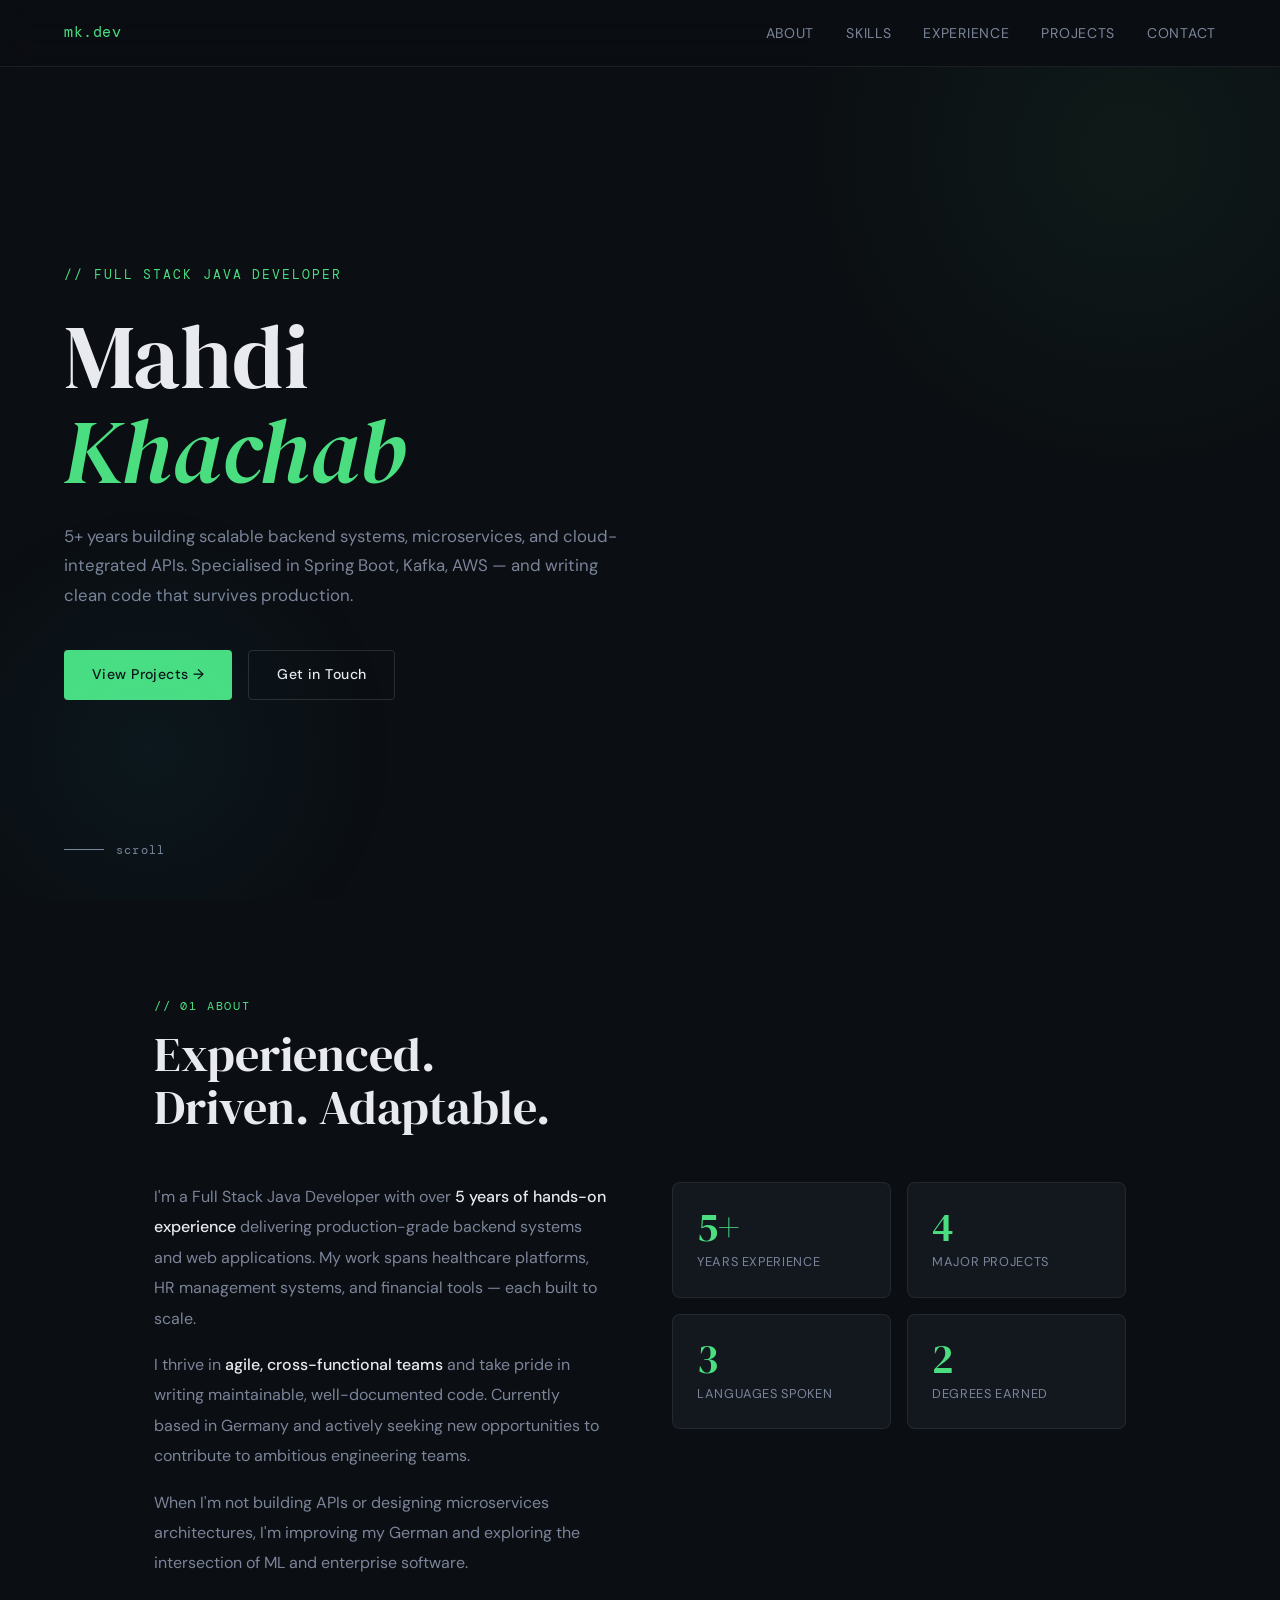
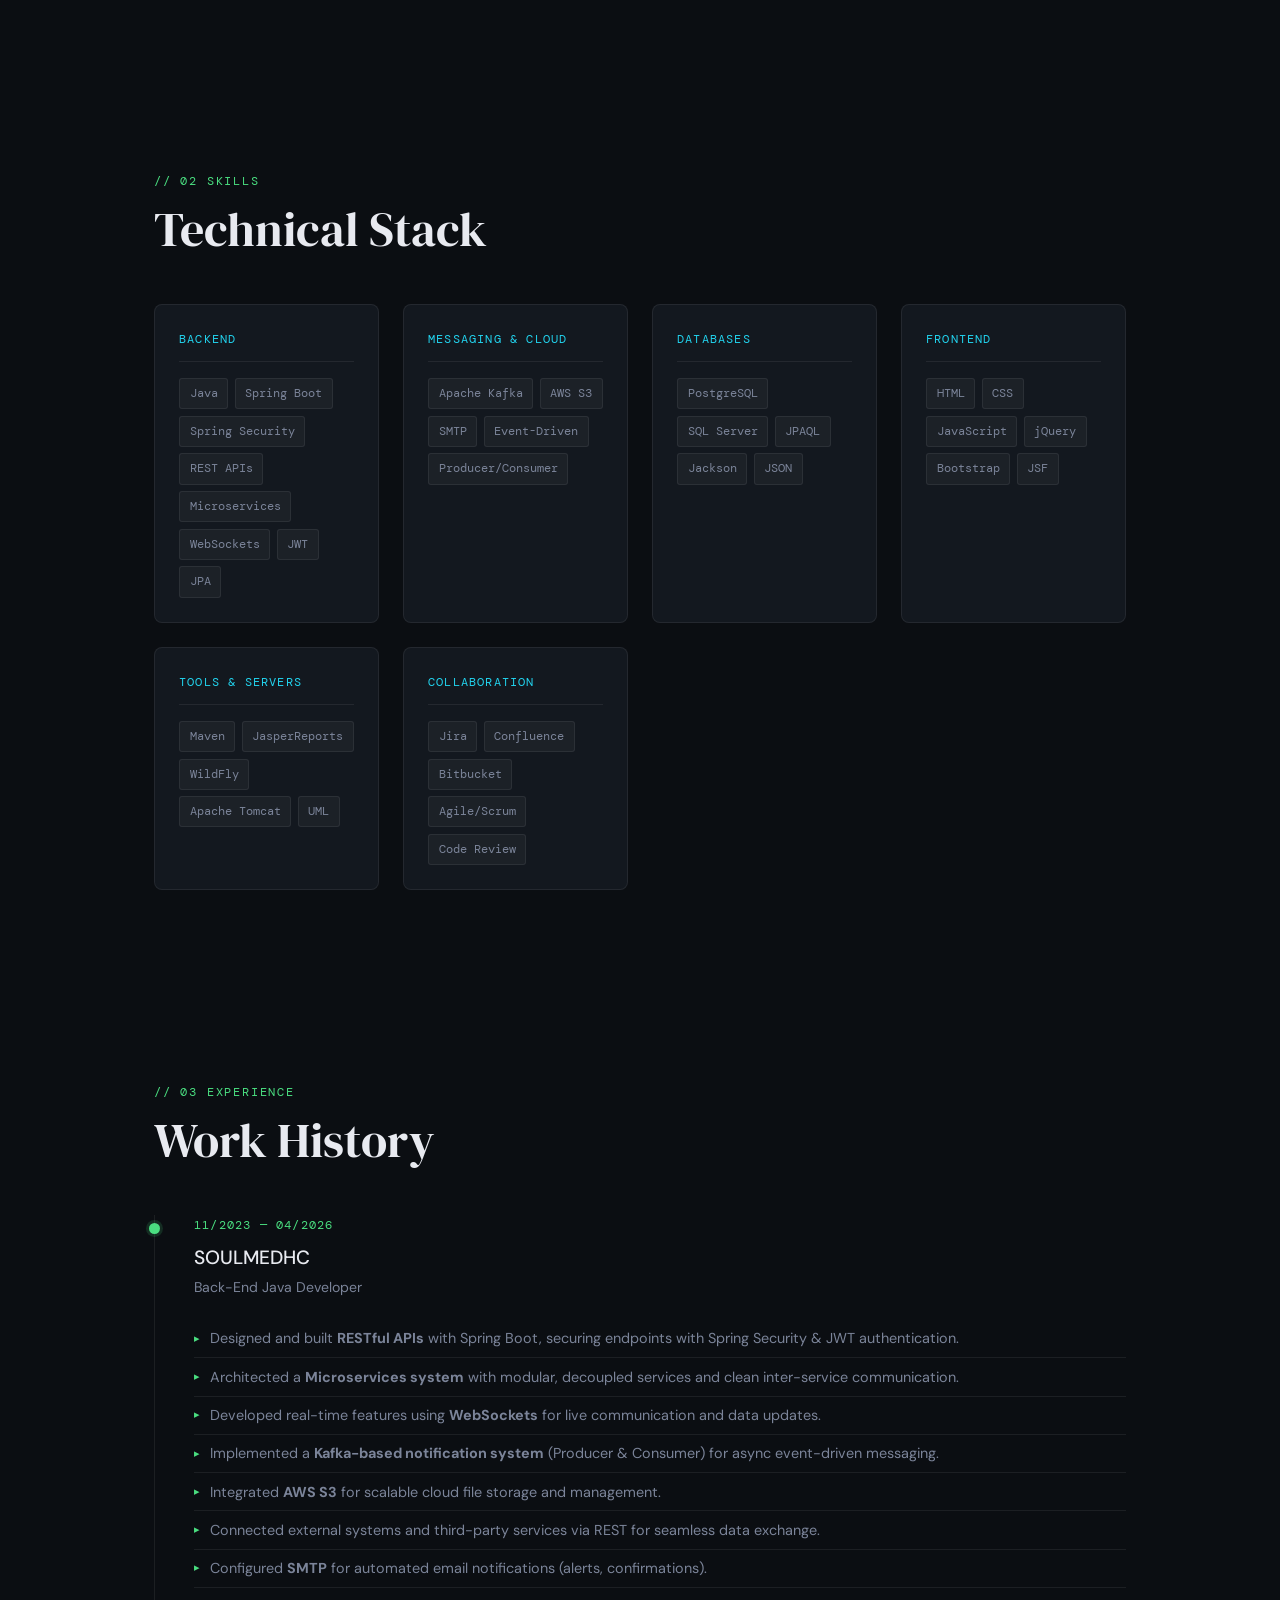
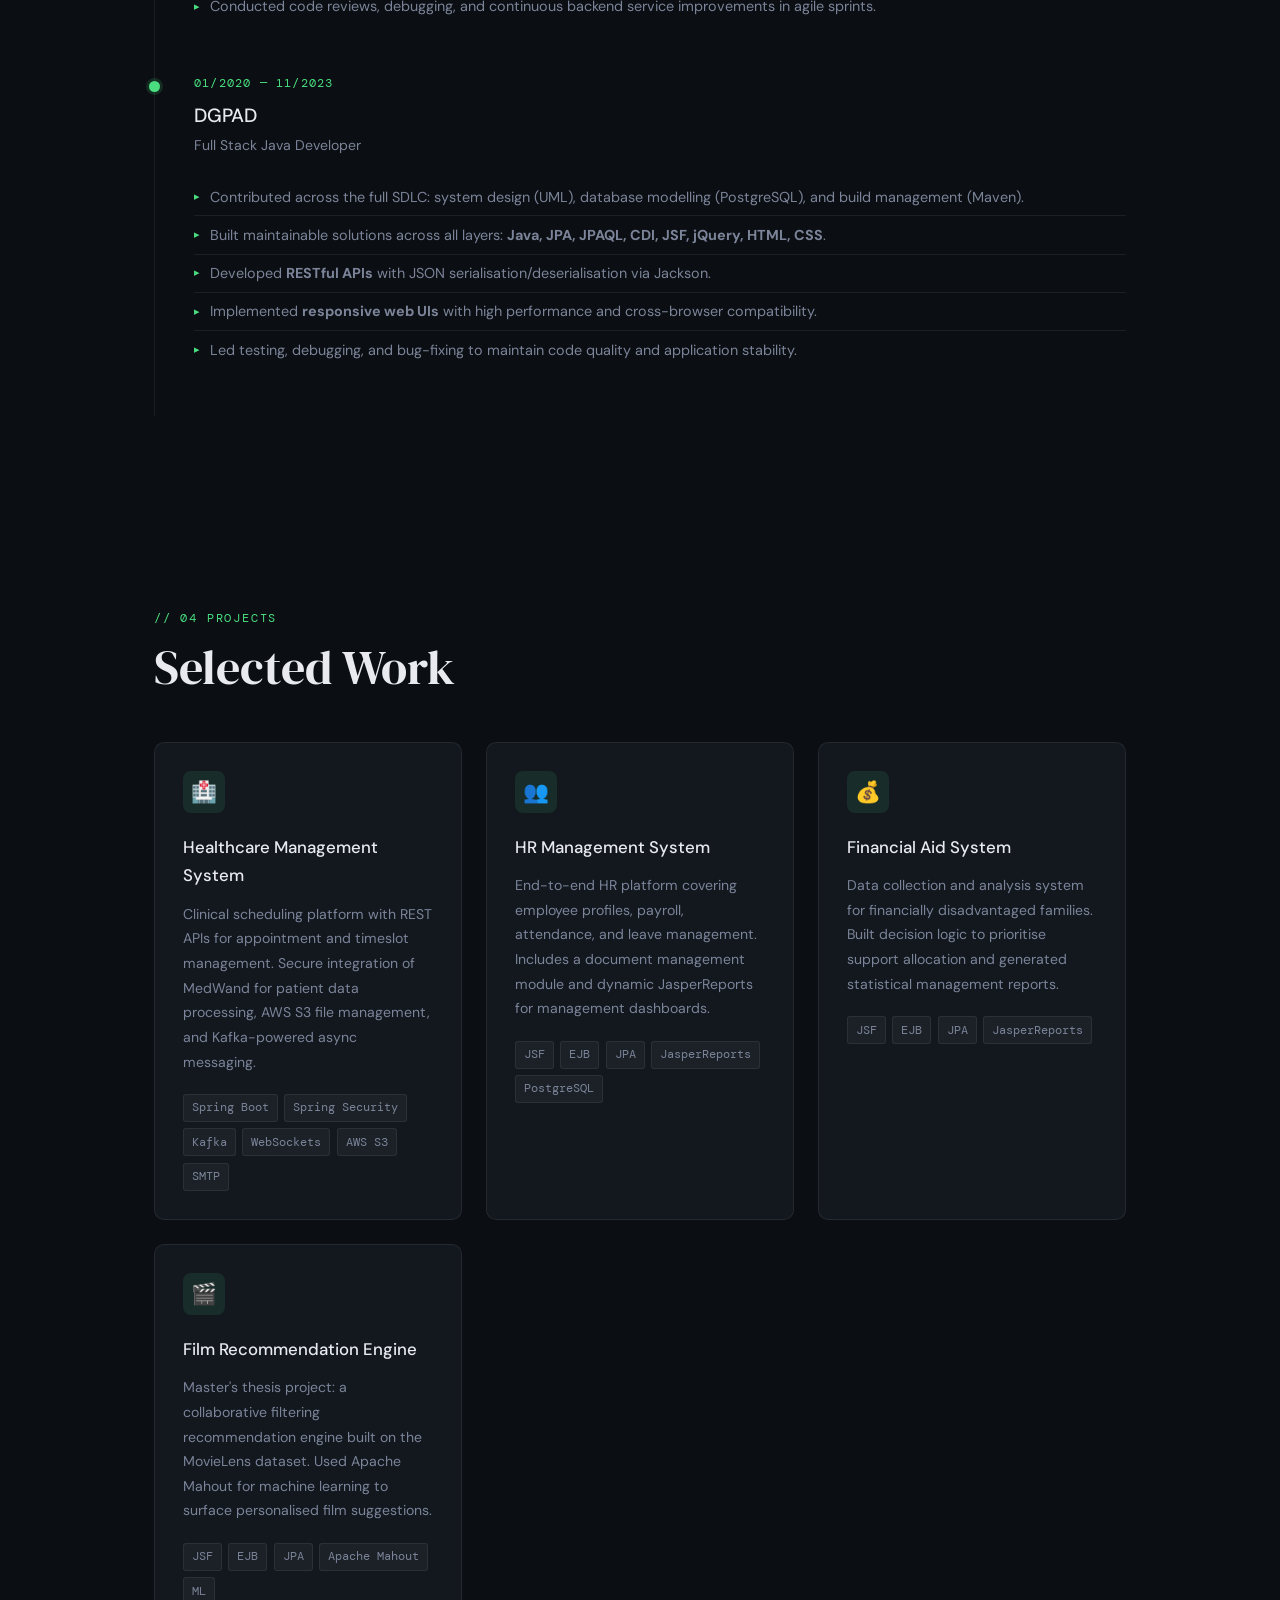
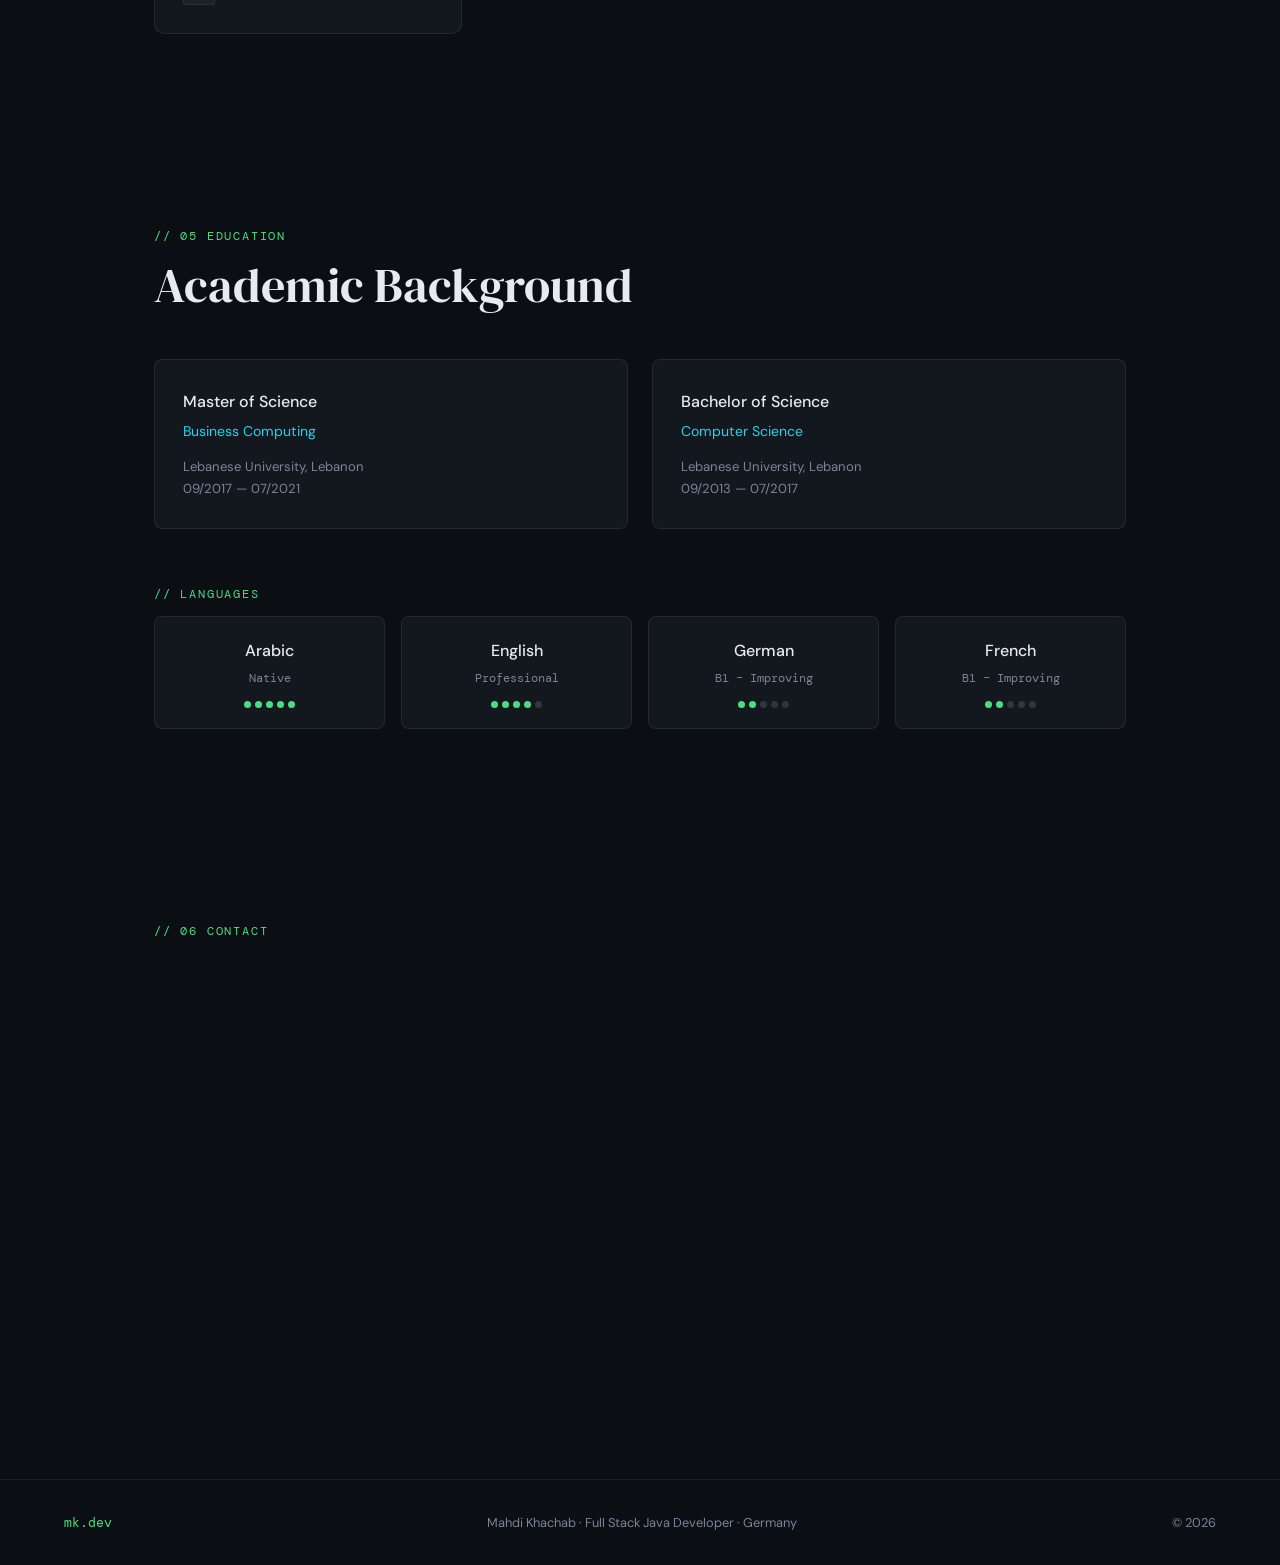
==== index.html @ 3ce73f8c "separate html css js and rename file to index" ====
<!DOCTYPE html>
<html lang="en">
<head>
<meta charset="UTF-8">
<meta name="viewport" content="width=device-width, initial-scale=1.0">
<title>Mahdi Khachab – Full Stack Java Developer</title>
<link href="https://fonts.googleapis.com/css2?family=DM+Serif+Display:ital@0;1&family=DM+Mono:wght@400;500&family=DM+Sans:ital,opsz,wght@0,9..40,300;0,9..40,400;0,9..40,500;1,9..40,300&display=swap" rel="stylesheet">
<link rel="stylesheet" href="style.css">
</head>
<body>

<!-- NAV -->
<nav>
  <div class="nav-logo">mk.dev</div>
  <ul class="nav-links">
    <li><a href="#about">About</a></li>
    <li><a href="#skills">Skills</a></li>
    <li><a href="#experience">Experience</a></li>
    <li><a href="#projects">Projects</a></li>
    <li><a href="#contact">Contact</a></li>
  </ul>
</nav>

<!-- HERO -->
<header class="hero">
  <p class="hero-label">// Full Stack Java Developer</p>
  <h1>Mahdi<br><em>Khachab</em></h1>
  <p class="hero-desc">
    5+ years building scalable backend systems, microservices, and cloud-integrated APIs. 
    Specialised in Spring Boot, Kafka, AWS — and writing clean code that survives production.
  </p>
  <div class="hero-actions">
    <a href="#projects" class="btn btn-primary">View Projects →</a>
    <a href="#contact" class="btn btn-outline">Get in Touch</a>
  </div>
  <div class="hero-scroll">
    <span class="scroll-line"></span>
    <span>scroll</span>
  </div>
</header>

<!-- ABOUT -->
<section id="about">
  <p class="section-label fade-in">// 01 about</p>
  <h2 class="section-title fade-in">Experienced.<br>Driven. Adaptable.</h2>
  <div class="about-grid">
    <div class="about-text fade-in">
      <p>
        I'm a Full Stack Java Developer with over <strong>5 years of hands-on experience</strong> delivering 
        production-grade backend systems and web applications. My work spans healthcare platforms, 
        HR management systems, and financial tools — each built to scale.
      </p>
      <p>
        I thrive in <strong>agile, cross-functional teams</strong> and take pride in writing maintainable, 
        well-documented code. Currently based in Germany and actively seeking new opportunities 
        to contribute to ambitious engineering teams.
      </p>
      <p>
        When I'm not building APIs or designing microservices architectures, 
        I'm improving my German and exploring the intersection of ML and enterprise software.
      </p>
    </div>
    <div class="stats-grid fade-in">
      <div class="stat-card">
        <div class="stat-number">5+</div>
        <div class="stat-label">Years Experience</div>
      </div>
      <div class="stat-card">
        <div class="stat-number">4</div>
        <div class="stat-label">Major Projects</div>
      </div>
      <div class="stat-card">
        <div class="stat-number">3</div>
        <div class="stat-label">Languages Spoken</div>
      </div>
      <div class="stat-card">
        <div class="stat-number">2</div>
        <div class="stat-label">Degrees Earned</div>
      </div>
    </div>
  </div>
</section>

<!-- SKILLS -->
<section id="skills">
  <p class="section-label fade-in">// 02 skills</p>
  <h2 class="section-title fade-in">Technical Stack</h2>
  <div class="skills-categories fade-in">
    <div class="skill-category">
      <div class="skill-cat-title">Backend</div>
      <div class="skill-tags">
        <span class="skill-tag">Java</span>
        <span class="skill-tag">Spring Boot</span>
        <span class="skill-tag">Spring Security</span>
        <span class="skill-tag">REST APIs</span>
        <span class="skill-tag">Microservices</span>
        <span class="skill-tag">WebSockets</span>
        <span class="skill-tag">JWT</span>
        <span class="skill-tag">JPA</span>
      </div>
    </div>
    <div class="skill-category">
      <div class="skill-cat-title">Messaging & Cloud</div>
      <div class="skill-tags">
        <span class="skill-tag">Apache Kafka</span>
        <span class="skill-tag">AWS S3</span>
        <span class="skill-tag">SMTP</span>
        <span class="skill-tag">Event-Driven</span>
        <span class="skill-tag">Producer/Consumer</span>
      </div>
    </div>
    <div class="skill-category">
      <div class="skill-cat-title">Databases</div>
      <div class="skill-tags">
        <span class="skill-tag">PostgreSQL</span>
        <span class="skill-tag">SQL Server</span>
        <span class="skill-tag">JPAQL</span>
        <span class="skill-tag">Jackson</span>
        <span class="skill-tag">JSON</span>
      </div>
    </div>
    <div class="skill-category">
      <div class="skill-cat-title">Frontend</div>
      <div class="skill-tags">
        <span class="skill-tag">HTML</span>
        <span class="skill-tag">CSS</span>
        <span class="skill-tag">JavaScript</span>
        <span class="skill-tag">jQuery</span>
        <span class="skill-tag">Bootstrap</span>
        <span class="skill-tag">JSF</span>
      </div>
    </div>
    <div class="skill-category">
      <div class="skill-cat-title">Tools & Servers</div>
      <div class="skill-tags">
        <span class="skill-tag">Maven</span>
        <span class="skill-tag">JasperReports</span>
        <span class="skill-tag">WildFly</span>
        <span class="skill-tag">Apache Tomcat</span>
        <span class="skill-tag">UML</span>
      </div>
    </div>
    <div class="skill-category">
      <div class="skill-cat-title">Collaboration</div>
      <div class="skill-tags">
        <span class="skill-tag">Jira</span>
        <span class="skill-tag">Confluence</span>
        <span class="skill-tag">Bitbucket</span>
        <span class="skill-tag">Agile/Scrum</span>
        <span class="skill-tag">Code Review</span>
      </div>
    </div>
  </div>
</section>

<!-- EXPERIENCE -->
<section id="experience">
  <p class="section-label fade-in">// 03 experience</p>
  <h2 class="section-title fade-in">Work History</h2>
  <div class="timeline fade-in">

    <div class="timeline-item">
      <div class="timeline-date">11/2023 — 04/2026</div>
      <div class="timeline-company">SOULMEDHC</div>
      <div class="timeline-role">Back-End Java Developer</div>
      <ul class="timeline-items">
        <li>Designed and built <strong>RESTful APIs</strong> with Spring Boot, securing endpoints with Spring Security &amp; JWT authentication.</li>
        <li>Architected a <strong>Microservices system</strong> with modular, decoupled services and clean inter-service communication.</li>
        <li>Developed real-time features using <strong>WebSockets</strong> for live communication and data updates.</li>
        <li>Implemented a <strong>Kafka-based notification system</strong> (Producer &amp; Consumer) for async event-driven messaging.</li>
        <li>Integrated <strong>AWS S3</strong> for scalable cloud file storage and management.</li>
        <li>Connected external systems and third-party services via REST for seamless data exchange.</li>
        <li>Configured <strong>SMTP</strong> for automated email notifications (alerts, confirmations).</li>
        <li>Conducted code reviews, debugging, and continuous backend service improvements in agile sprints.</li>
      </ul>
    </div>

    <div class="timeline-item">
      <div class="timeline-date">01/2020 — 11/2023</div>
      <div class="timeline-company">DGPAD</div>
      <div class="timeline-role">Full Stack Java Developer</div>
      <ul class="timeline-items">
        <li>Contributed across the full SDLC: system design (UML), database modelling (PostgreSQL), and build management (Maven).</li>
        <li>Built maintainable solutions across all layers: <strong>Java, JPA, JPAQL, CDI, JSF, jQuery, HTML, CSS</strong>.</li>
        <li>Developed <strong>RESTful APIs</strong> with JSON serialisation/deserialisation via Jackson.</li>
        <li>Implemented <strong>responsive web UIs</strong> with high performance and cross-browser compatibility.</li>
        <li>Led testing, debugging, and bug-fixing to maintain code quality and application stability.</li>
      </ul>
    </div>

  </div>
</section>

<!-- PROJECTS -->
<section id="projects">
  <p class="section-label fade-in">// 04 projects</p>
  <h2 class="section-title fade-in">Selected Work</h2>
  <div class="projects-grid fade-in">

    <div class="project-card">
      <div class="project-icon">🏥</div>
      <div class="project-title">Healthcare Management System</div>
      <div class="project-desc">
        Clinical scheduling platform with REST APIs for appointment and timeslot management. 
        Secure integration of MedWand for patient data processing, AWS S3 file management, 
        and Kafka-powered async messaging.
      </div>
      <div class="project-stack">
        <span class="stack-tag">Spring Boot</span>
        <span class="stack-tag">Spring Security</span>
        <span class="stack-tag">Kafka</span>
        <span class="stack-tag">WebSockets</span>
        <span class="stack-tag">AWS S3</span>
        <span class="stack-tag">SMTP</span>
      </div>
    </div>

    <div class="project-card">
      <div class="project-icon">👥</div>
      <div class="project-title">HR Management System</div>
      <div class="project-desc">
        End-to-end HR platform covering employee profiles, payroll, attendance, and leave management. 
        Includes a document management module and dynamic JasperReports for management dashboards.
      </div>
      <div class="project-stack">
        <span class="stack-tag">JSF</span>
        <span class="stack-tag">EJB</span>
        <span class="stack-tag">JPA</span>
        <span class="stack-tag">JasperReports</span>
        <span class="stack-tag">PostgreSQL</span>
      </div>
    </div>

    <div class="project-card">
      <div class="project-icon">💰</div>
      <div class="project-title">Financial Aid System</div>
      <div class="project-desc">
        Data collection and analysis system for financially disadvantaged families. 
        Built decision logic to prioritise support allocation and generated 
        statistical management reports.
      </div>
      <div class="project-stack">
        <span class="stack-tag">JSF</span>
        <span class="stack-tag">EJB</span>
        <span class="stack-tag">JPA</span>
        <span class="stack-tag">JasperReports</span>
      </div>
    </div>

    <div class="project-card">
      <div class="project-icon">🎬</div>
      <div class="project-title">Film Recommendation Engine</div>
      <div class="project-desc">
        Master's thesis project: a collaborative filtering recommendation engine 
        built on the MovieLens dataset. Used Apache Mahout for machine learning 
        to surface personalised film suggestions.
      </div>
      <div class="project-stack">
        <span class="stack-tag">JSF</span>
        <span class="stack-tag">EJB</span>
        <span class="stack-tag">JPA</span>
        <span class="stack-tag">Apache Mahout</span>
        <span class="stack-tag">ML</span>
      </div>
    </div>

  </div>
</section>

<!-- EDUCATION -->
<section id="education">
  <p class="section-label fade-in">// 05 education</p>
  <h2 class="section-title fade-in">Academic Background</h2>
  <div class="edu-grid fade-in">
    <div class="edu-card">
      <div class="edu-degree">Master of Science</div>
      <div class="edu-field">Business Computing</div>
      <div class="edu-meta">Lebanese University, Lebanon<br>09/2017 — 07/2021</div>
    </div>
    <div class="edu-card">
      <div class="edu-degree">Bachelor of Science</div>
      <div class="edu-field">Computer Science</div>
      <div class="edu-meta">Lebanese University, Lebanon<br>09/2013 — 07/2017</div>
    </div>
  </div>

  <br><br>
  <p class="section-label fade-in">// Languages</p>
  <div class="lang-grid fade-in">
    <div class="lang-card">
      <div class="lang-name">Arabic</div>
      <div class="lang-level">Native</div>
      <div class="lang-dots">
        <div class="dot filled"></div><div class="dot filled"></div>
        <div class="dot filled"></div><div class="dot filled"></div><div class="dot filled"></div>
      </div>
    </div>
    <div class="lang-card">
      <div class="lang-name">English</div>
      <div class="lang-level">Professional</div>
      <div class="lang-dots">
        <div class="dot filled"></div><div class="dot filled"></div>
        <div class="dot filled"></div><div class="dot filled"></div><div class="dot"></div>
      </div>
    </div>
    <div class="lang-card">
      <div class="lang-name">German</div>
      <div class="lang-level">B1 – Improving</div>
      <div class="lang-dots">
        <div class="dot filled"></div><div class="dot filled"></div>
        <div class="dot"></div><div class="dot"></div><div class="dot"></div>
      </div>
    </div>
    <div class="lang-card">
      <div class="lang-name">French</div>
      <div class="lang-level">B1 – Improving</div>
      <div class="lang-dots">
        <div class="dot filled"></div><div class="dot filled"></div>
        <div class="dot"></div><div class="dot"></div><div class="dot"></div>
      </div>
    </div>
  </div>
</section>

<!-- CONTACT -->
<section id="contact">
  <p class="section-label fade-in">// 06 contact</p>
  <div class="contact-wrapper fade-in">
    <div>
      <div class="contact-lead">Let's work<br>together.</div>
      <p class="contact-sub">
        I'm actively looking for new opportunities in Germany and remote. 
        Whether you have a role in mind or just want to connect — 
        my inbox is always open.
      </p>
    </div>
    <div class="contact-links">
      <a href="mailto:mahdikhachab95@gmail.com" class="contact-link">
        <div class="contact-icon">✉</div>
        <div>
          <div style="font-size:0.78rem;color:var(--muted);font-family:var(--mono);margin-bottom:2px;">EMAIL</div>
         mahdikhachab95@gmail.com
        </div>
      </a>
     <a href="https://www.linkedin.com/in/mahdi-khachab-5084b5143/" target="_blank" class="contact-link">
		<div class="contact-icon">in</div>
		<div>
			<div style="font-size:0.78rem;color:var(--muted);font-family:var(--mono);margin-bottom:2px;">
      LINKEDIN
			</div>
		Mahdi Khachab
		</div>
	</a>
      <a href="https://github.com/MahdiKhachab" target="_blank" class="contact-link">
        <div class="contact-icon">⌥</div>
        <div>
          <div style="font-size:0.78rem;color:var(--muted);font-family:var(--mono);margin-bottom:2px;">GITHUB</div>
          github.com/MahdiKhachab
        </div>
      </a>
      <a href="#" class="contact-link" onclick="window.print()">
        <div class="contact-icon">↓</div>
        <div>
          <div style="font-size:0.78rem;color:var(--muted);font-family:var(--mono);margin-bottom:2px;">RESUME</div>
          Download CV / Print
        </div>
      </a>
    </div>
  </div>
</section>

<footer>
  <span class="footer-brand">mk.dev</span>
  <span>Mahdi Khachab · Full Stack Java Developer · Germany</span>
  <span>© 2026</span>
</footer>


<script src="script.js"></script>

</body>
</html>
---- style.css ----
*, *::before, *::after { box-sizing: border-box; margin: 0; padding: 0; }

  :root {
    --bg: #0b0e12;
    --surface: #13181f;
    --surface2: #1a2130;
    --border: rgba(255,255,255,0.07);
    --border2: rgba(255,255,255,0.13);
    --text: #e8eaf0;
    --muted: #7b8499;
    --accent: #4ade80;
    --accent2: #22d3ee;
    --accent3: #f59e0b;
    --serif: 'DM Serif Display', serif;
    --sans: 'DM Sans', sans-serif;
    --mono: 'DM Mono', monospace;
  }

  html { scroll-behavior: smooth; }

  body {
    background: var(--bg);
    color: var(--text);
    font-family: var(--sans);
    font-size: 16px;
    line-height: 1.7;
    overflow-x: hidden;
  }

  /* NAV */
  nav {
    position: fixed; top: 0; left: 0; right: 0; z-index: 100;
    display: flex; justify-content: space-between; align-items: center;
    padding: 1.2rem 4rem;
    background: rgba(11,14,18,0.85);
    backdrop-filter: blur(16px);
    border-bottom: 1px solid var(--border);
  }
  .nav-logo {
    font-family: var(--mono);
    font-size: 0.95rem;
    color: var(--accent);
    letter-spacing: 0.04em;
  }
  .nav-links { display: flex; gap: 2rem; list-style: none; }
  .nav-links a {
    text-decoration: none;
    color: var(--muted);
    font-size: 0.88rem;
    letter-spacing: 0.05em;
    text-transform: uppercase;
    transition: color 0.2s;
  }
  .nav-links a:hover { color: var(--text); }

  /* HERO */
  .hero {
    min-height: 100vh;
    display: flex; flex-direction: column; justify-content: center;
    padding: 8rem 4rem 4rem;
    position: relative;
    overflow: hidden;
  }
  .hero::before {
    content: '';
    position: absolute; top: -200px; right: -200px;
    width: 700px; height: 700px;
    background: radial-gradient(circle, rgba(74,222,128,0.06) 0%, transparent 70%);
    pointer-events: none;
  }
  .hero::after {
    content: '';
    position: absolute; bottom: -100px; left: -100px;
    width: 500px; height: 500px;
    background: radial-gradient(circle, rgba(34,211,238,0.05) 0%, transparent 70%);
    pointer-events: none;
  }
  .hero-label {
    font-family: var(--mono);
    font-size: 0.8rem;
    color: var(--accent);
    letter-spacing: 0.15em;
    text-transform: uppercase;
    margin-bottom: 1.5rem;
    opacity: 0;
    animation: fadeUp 0.6s ease 0.2s forwards;
  }
  .hero h1 {
    font-family: var(--serif);
    font-size: clamp(3rem, 7vw, 6rem);
    line-height: 1.05;
    font-weight: 400;
    color: var(--text);
    margin-bottom: 1.5rem;
    opacity: 0;
    animation: fadeUp 0.6s ease 0.35s forwards;
  }
  .hero h1 em {
    font-style: italic;
    color: var(--accent);
  }
  .hero-desc {
    max-width: 560px;
    color: var(--muted);
    font-size: 1.05rem;
    line-height: 1.75;
    margin-bottom: 2.5rem;
    opacity: 0;
    animation: fadeUp 0.6s ease 0.5s forwards;
  }
  .hero-actions {
    display: flex; gap: 1rem; flex-wrap: wrap;
    opacity: 0;
    animation: fadeUp 0.6s ease 0.65s forwards;
  }
  .btn {
    display: inline-flex; align-items: center; gap: 0.5rem;
    padding: 0.75rem 1.75rem;
    border-radius: 4px;
    font-size: 0.88rem;
    font-family: var(--sans);
    font-weight: 500;
    letter-spacing: 0.03em;
    text-decoration: none;
    transition: all 0.2s;
    cursor: pointer;
    border: none;
  }
  .btn-primary {
    background: var(--accent);
    color: #0b0e12;
  }
  .btn-primary:hover { background: #86efac; transform: translateY(-1px); }
  .btn-outline {
    background: transparent;
    color: var(--text);
    border: 1px solid var(--border2);
  }
  .btn-outline:hover { border-color: var(--accent); color: var(--accent); transform: translateY(-1px); }

  .hero-scroll {
    position: absolute; bottom: 2.5rem; left: 4rem;
    display: flex; align-items: center; gap: 0.75rem;
    font-family: var(--mono); font-size: 0.75rem;
    color: var(--muted); letter-spacing: 0.1em;
    opacity: 0; animation: fadeUp 0.6s ease 1s forwards;
  }
  .scroll-line {
    width: 40px; height: 1px;
    background: var(--muted);
    animation: expandLine 1.5s ease 1.5s infinite alternate;
  }
  @keyframes expandLine { from { width: 20px; } to { width: 55px; } }

  /* SECTIONS */
  section { padding: 6rem 4rem; max-width: 1100px; margin: 0 auto; }

  .section-label {
    font-family: var(--mono);
    font-size: 0.75rem;
    color: var(--accent);
    letter-spacing: 0.15em;
    text-transform: uppercase;
    margin-bottom: 0.75rem;
  }
  .section-title {
    font-family: var(--serif);
    font-size: clamp(2rem, 4vw, 3rem);
    font-weight: 400;
    line-height: 1.1;
    margin-bottom: 3rem;
  }

  /* ABOUT / STATS */
  .about-grid {
    display: grid;
    grid-template-columns: 1fr 1fr;
    gap: 4rem;
    align-items: start;
  }
  .about-text { color: var(--muted); line-height: 1.9; }
  .about-text p + p { margin-top: 1rem; }
  .about-text strong { color: var(--text); font-weight: 500; }

  .stats-grid {
    display: grid; grid-template-columns: 1fr 1fr; gap: 1rem;
  }
  .stat-card {
    background: var(--surface);
    border: 1px solid var(--border);
    border-radius: 8px;
    padding: 1.5rem;
    transition: border-color 0.2s;
  }
  .stat-card:hover { border-color: var(--border2); }
  .stat-number {
    font-family: var(--serif);
    font-size: 2.5rem;
    color: var(--accent);
    line-height: 1;
    margin-bottom: 0.25rem;
  }
  .stat-label {
    font-size: 0.8rem;
    color: var(--muted);
    letter-spacing: 0.05em;
    text-transform: uppercase;
  }

  /* SKILLS */
  .skills-categories {
    display: grid;
    grid-template-columns: repeat(auto-fit, minmax(220px, 1fr));
    gap: 1.5rem;
  }
  .skill-category {
    background: var(--surface);
    border: 1px solid var(--border);
    border-radius: 8px;
    padding: 1.5rem;
    transition: border-color 0.2s, transform 0.2s;
  }
  .skill-category:hover { border-color: var(--border2); transform: translateY(-2px); }
  .skill-cat-title {
    font-family: var(--mono);
    font-size: 0.75rem;
    color: var(--accent2);
    letter-spacing: 0.1em;
    text-transform: uppercase;
    margin-bottom: 1rem;
    padding-bottom: 0.75rem;
    border-bottom: 1px solid var(--border);
  }
  .skill-tags { display: flex; flex-wrap: wrap; gap: 0.4rem; }
  .skill-tag {
    background: rgba(255,255,255,0.04);
    border: 1px solid var(--border);
    border-radius: 3px;
    padding: 0.25rem 0.6rem;
    font-size: 0.78rem;
    color: var(--muted);
    font-family: var(--mono);
  }

  /* EXPERIENCE */
  .timeline { position: relative; }
  .timeline::before {
    content: '';
    position: absolute; left: 0; top: 0; bottom: 0;
    width: 1px; background: var(--border);
  }
  .timeline-item {
    padding-left: 2.5rem;
    padding-bottom: 3rem;
    position: relative;
  }
  .timeline-item::before {
    content: '';
    position: absolute; left: -5px; top: 8px;
    width: 11px; height: 11px;
    border-radius: 50%;
    background: var(--accent);
    box-shadow: 0 0 0 3px rgba(74,222,128,0.15);
  }
  .timeline-date {
    font-family: var(--mono);
    font-size: 0.75rem;
    color: var(--accent);
    letter-spacing: 0.1em;
    margin-bottom: 0.4rem;
  }
  .timeline-company {
    font-size: 1.2rem;
    font-weight: 500;
    color: var(--text);
    margin-bottom: 0.1rem;
  }
  .timeline-role {
    font-size: 0.88rem;
    color: var(--muted);
    margin-bottom: 1.25rem;
  }
  .timeline-items { list-style: none; }
  .timeline-items li {
    color: var(--muted);
    font-size: 0.9rem;
    line-height: 1.7;
    padding: 0.4rem 0;
    padding-left: 1rem;
    position: relative;
    border-bottom: 1px solid var(--border);
  }
  .timeline-items li::before {
    content: '▸';
    position: absolute; left: 0;
    color: var(--accent);
    font-size: 0.7rem;
    top: 0.55rem;
  }
  .timeline-items li:last-child { border-bottom: none; }
  .tech-pill {
    display: inline-block;
    background: rgba(74,222,128,0.08);
    border: 1px solid rgba(74,222,128,0.2);
    color: var(--accent);
    border-radius: 3px;
    padding: 0.15rem 0.5rem;
    font-size: 0.72rem;
    font-family: var(--mono);
    margin: 0 0.15rem;
  }

  /* PROJECTS */
  .projects-grid {
    display: grid;
    grid-template-columns: repeat(auto-fit, minmax(300px, 1fr));
    gap: 1.5rem;
  }
  .project-card {
    background: var(--surface);
    border: 1px solid var(--border);
    border-radius: 10px;
    padding: 1.75rem;
    transition: border-color 0.2s, transform 0.2s;
    position: relative;
    overflow: hidden;
  }
  .project-card::before {
    content: '';
    position: absolute; top: 0; left: 0; right: 0;
    height: 2px;
    background: linear-gradient(90deg, var(--accent), var(--accent2));
    opacity: 0;
    transition: opacity 0.3s;
  }
  .project-card:hover { border-color: var(--border2); transform: translateY(-3px); }
  .project-card:hover::before { opacity: 1; }
  .project-icon {
    width: 42px; height: 42px;
    background: rgba(74,222,128,0.1);
    border-radius: 8px;
    display: flex; align-items: center; justify-content: center;
    margin-bottom: 1.25rem;
    font-size: 1.3rem;
  }
  .project-title {
    font-size: 1.05rem;
    font-weight: 500;
    margin-bottom: 0.75rem;
    color: var(--text);
  }
  .project-desc {
    font-size: 0.88rem;
    color: var(--muted);
    line-height: 1.75;
    margin-bottom: 1.25rem;
  }
  .project-stack { display: flex; flex-wrap: wrap; gap: 0.4rem; }
  .stack-tag {
    background: rgba(255,255,255,0.04);
    border: 1px solid var(--border);
    border-radius: 3px;
    padding: 0.2rem 0.5rem;
    font-size: 0.72rem;
    color: var(--muted);
    font-family: var(--mono);
  }

  /* EDUCATION */
  .edu-grid { display: grid; grid-template-columns: 1fr 1fr; gap: 1.5rem; }
  .edu-card {
    background: var(--surface);
    border: 1px solid var(--border);
    border-radius: 8px;
    padding: 1.75rem;
    transition: border-color 0.2s;
  }
  .edu-card:hover { border-color: var(--border2); }
  .edu-degree {
    font-size: 1rem;
    font-weight: 500;
    color: var(--text);
    margin-bottom: 0.25rem;
  }
  .edu-field {
    font-size: 0.88rem;
    color: var(--accent2);
    margin-bottom: 0.75rem;
  }
  .edu-meta { font-size: 0.82rem; color: var(--muted); }

  /* LANGUAGES */
  .lang-grid { display: grid; grid-template-columns: repeat(4,1fr); gap: 1rem; }
  .lang-card {
    background: var(--surface);
    border: 1px solid var(--border);
    border-radius: 8px;
    padding: 1.25rem;
    text-align: center;
    transition: border-color 0.2s;
  }
  .lang-card:hover { border-color: var(--border2); }
  .lang-name { font-size: 1rem; font-weight: 500; margin-bottom: 0.25rem; }
  .lang-level { font-size: 0.78rem; color: var(--muted); font-family: var(--mono); }
  .lang-dots { display: flex; gap: 4px; justify-content: center; margin-top: 0.75rem; }
  .dot {
    width: 7px; height: 7px; border-radius: 50%;
    background: var(--border2);
  }
  .dot.filled { background: var(--accent); }

  /* CONTACT */
  .contact-wrapper {
    background: var(--surface);
    border: 1px solid var(--border);
    border-radius: 12px;
    padding: 3rem;
    display: grid;
    grid-template-columns: 1fr 1fr;
    gap: 3rem;
    align-items: center;
  }
  .contact-lead {
    font-family: var(--serif);
    font-size: 2rem;
    font-weight: 400;
    line-height: 1.2;
    margin-bottom: 1rem;
  }
  .contact-sub { color: var(--muted); font-size: 0.95rem; line-height: 1.7; }
  .contact-links { display: flex; flex-direction: column; gap: 0.75rem; }
  .contact-link {
    display: flex; align-items: center; gap: 0.75rem;
    color: var(--text);
    text-decoration: none;
    font-size: 0.9rem;
    padding: 0.75rem 1rem;
    background: var(--surface2);
    border: 1px solid var(--border);
    border-radius: 6px;
    transition: border-color 0.2s, color 0.2s;
  }
  .contact-link:hover { border-color: var(--accent); color: var(--accent); }
  .contact-icon {
    width: 32px; height: 32px;
    display: flex; align-items: center; justify-content: center;
    font-size: 1rem;
  }

  /* FOOTER */
  footer {
    border-top: 1px solid var(--border);
    padding: 2rem 4rem;
    display: flex; justify-content: space-between; align-items: center;
    color: var(--muted); font-size: 0.8rem;
  }
  footer .footer-brand { font-family: var(--mono); color: var(--accent); }

  /* ANIMATIONS */
  @keyframes fadeUp {
    from { opacity: 0; transform: translateY(20px); }
    to   { opacity: 1; transform: translateY(0); }
  }
  .fade-in {
    opacity: 0;
    transform: translateY(24px);
    transition: opacity 0.6s ease, transform 0.6s ease;
  }
  .fade-in.visible { opacity: 1; transform: none; }

  /* RESPONSIVE */
  @media (max-width: 768px) {
    nav { padding: 1rem 1.5rem; }
    .nav-links { display: none; }
    section { padding: 4rem 1.5rem; }
    .hero { padding: 6rem 1.5rem 3rem; }
    .about-grid { grid-template-columns: 1fr; gap: 2rem; }
    .edu-grid { grid-template-columns: 1fr; }
    .lang-grid { grid-template-columns: repeat(2,1fr); }
    .contact-wrapper { grid-template-columns: 1fr; padding: 2rem; gap: 2rem; }
    footer { flex-direction: column; gap: 0.5rem; text-align: center; padding: 1.5rem; }
    .hero-scroll { display: none; }
  }
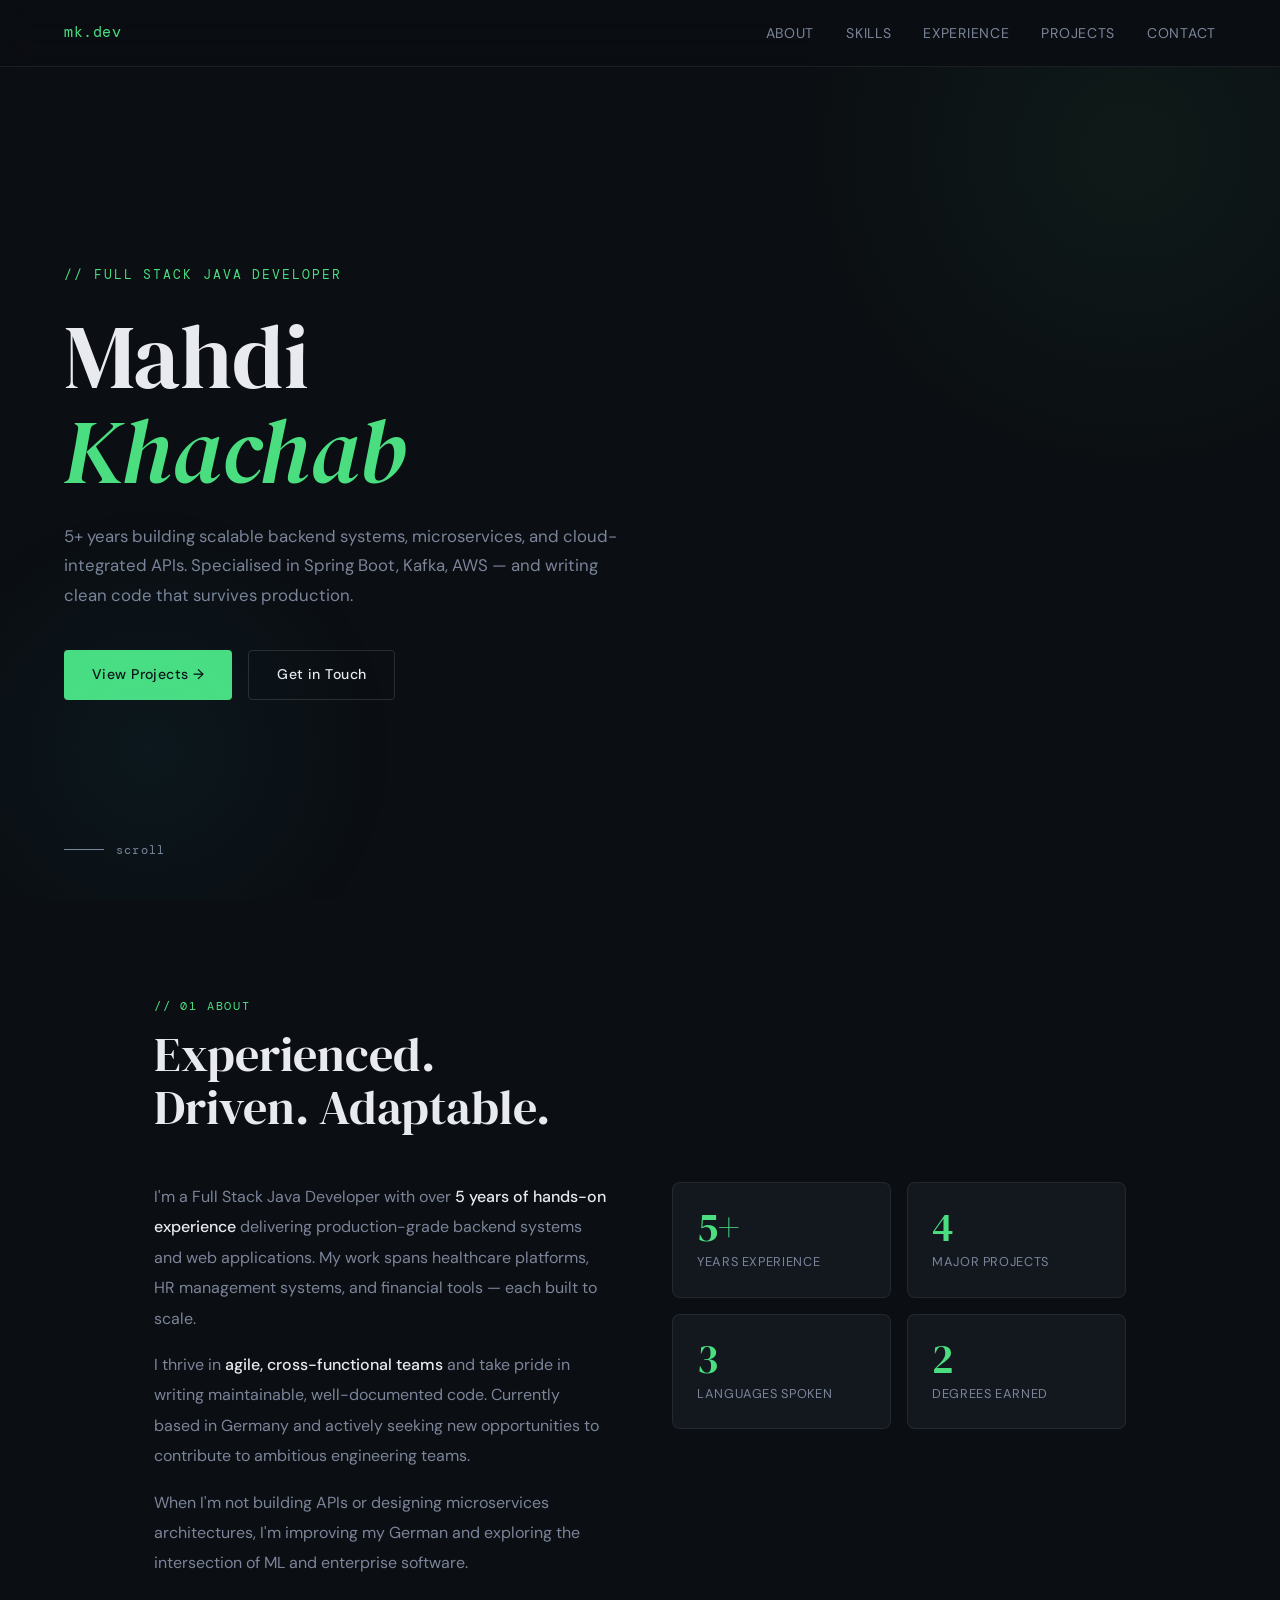
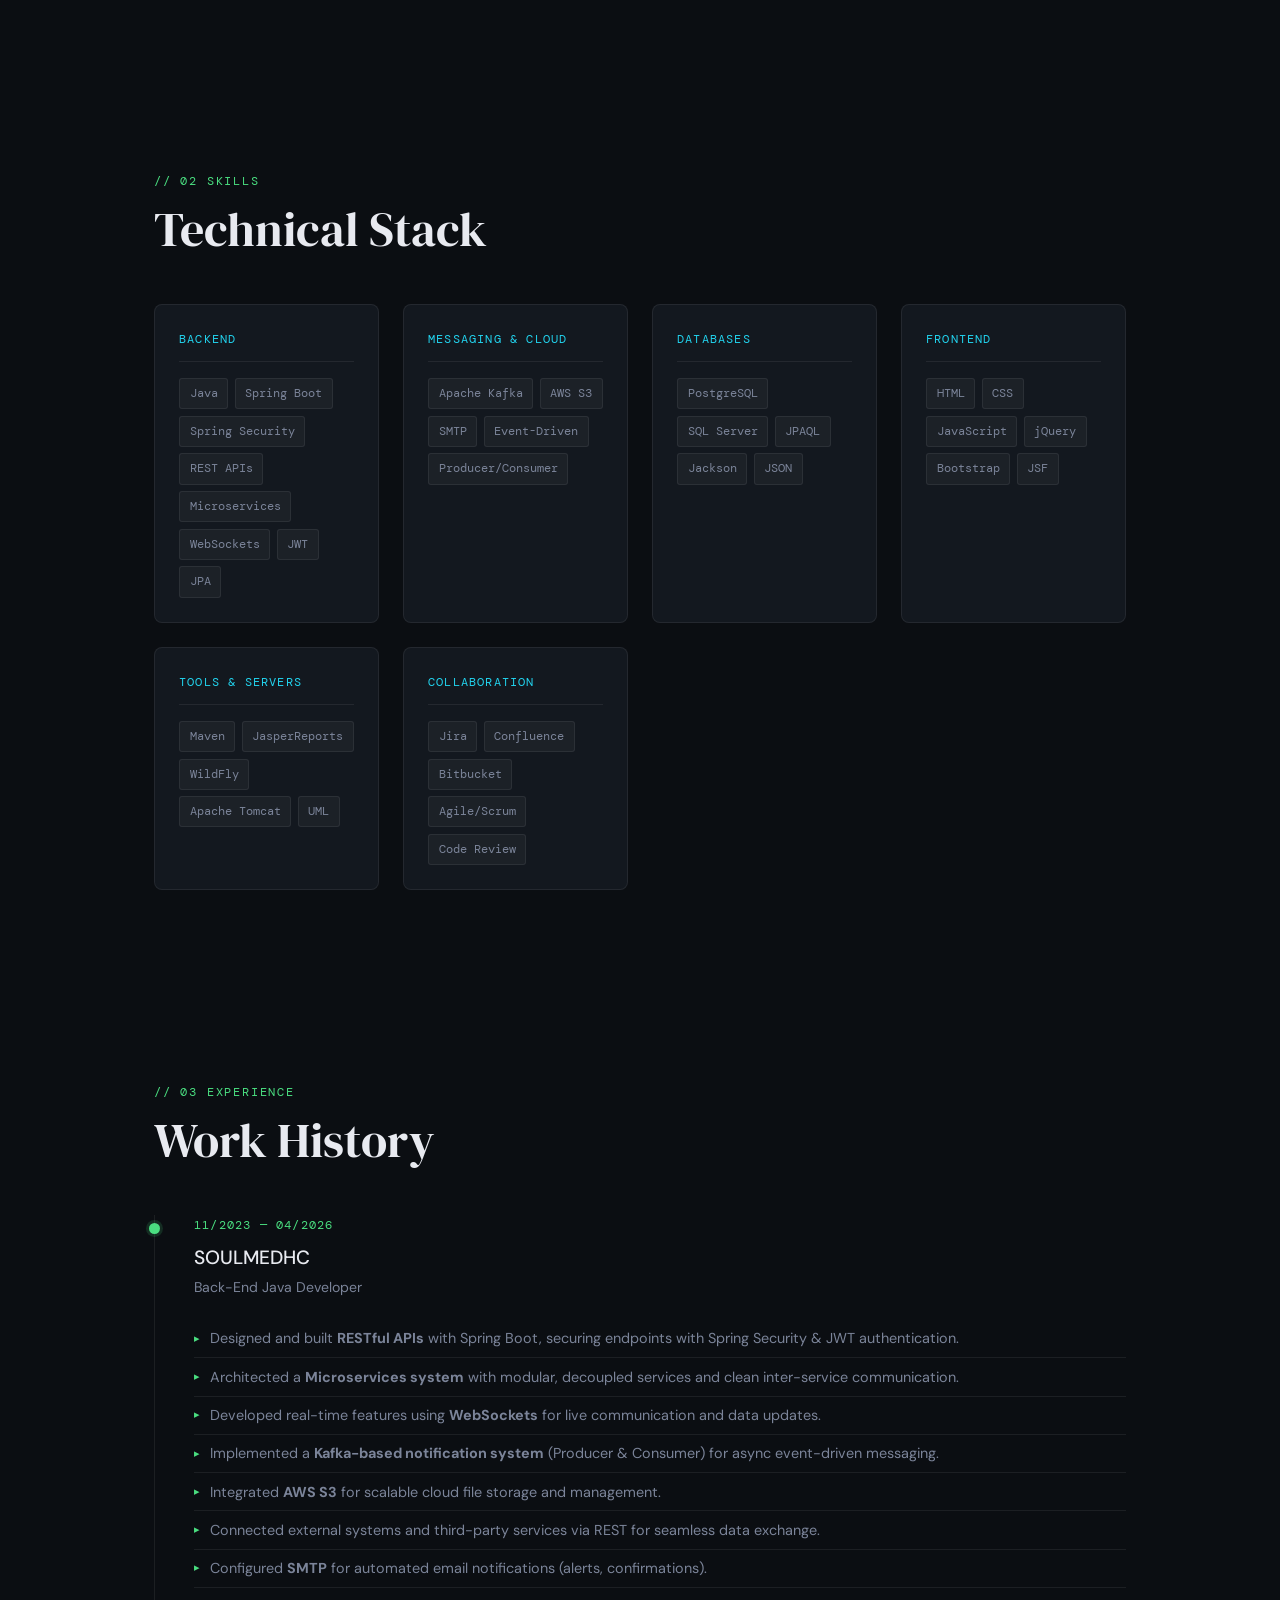
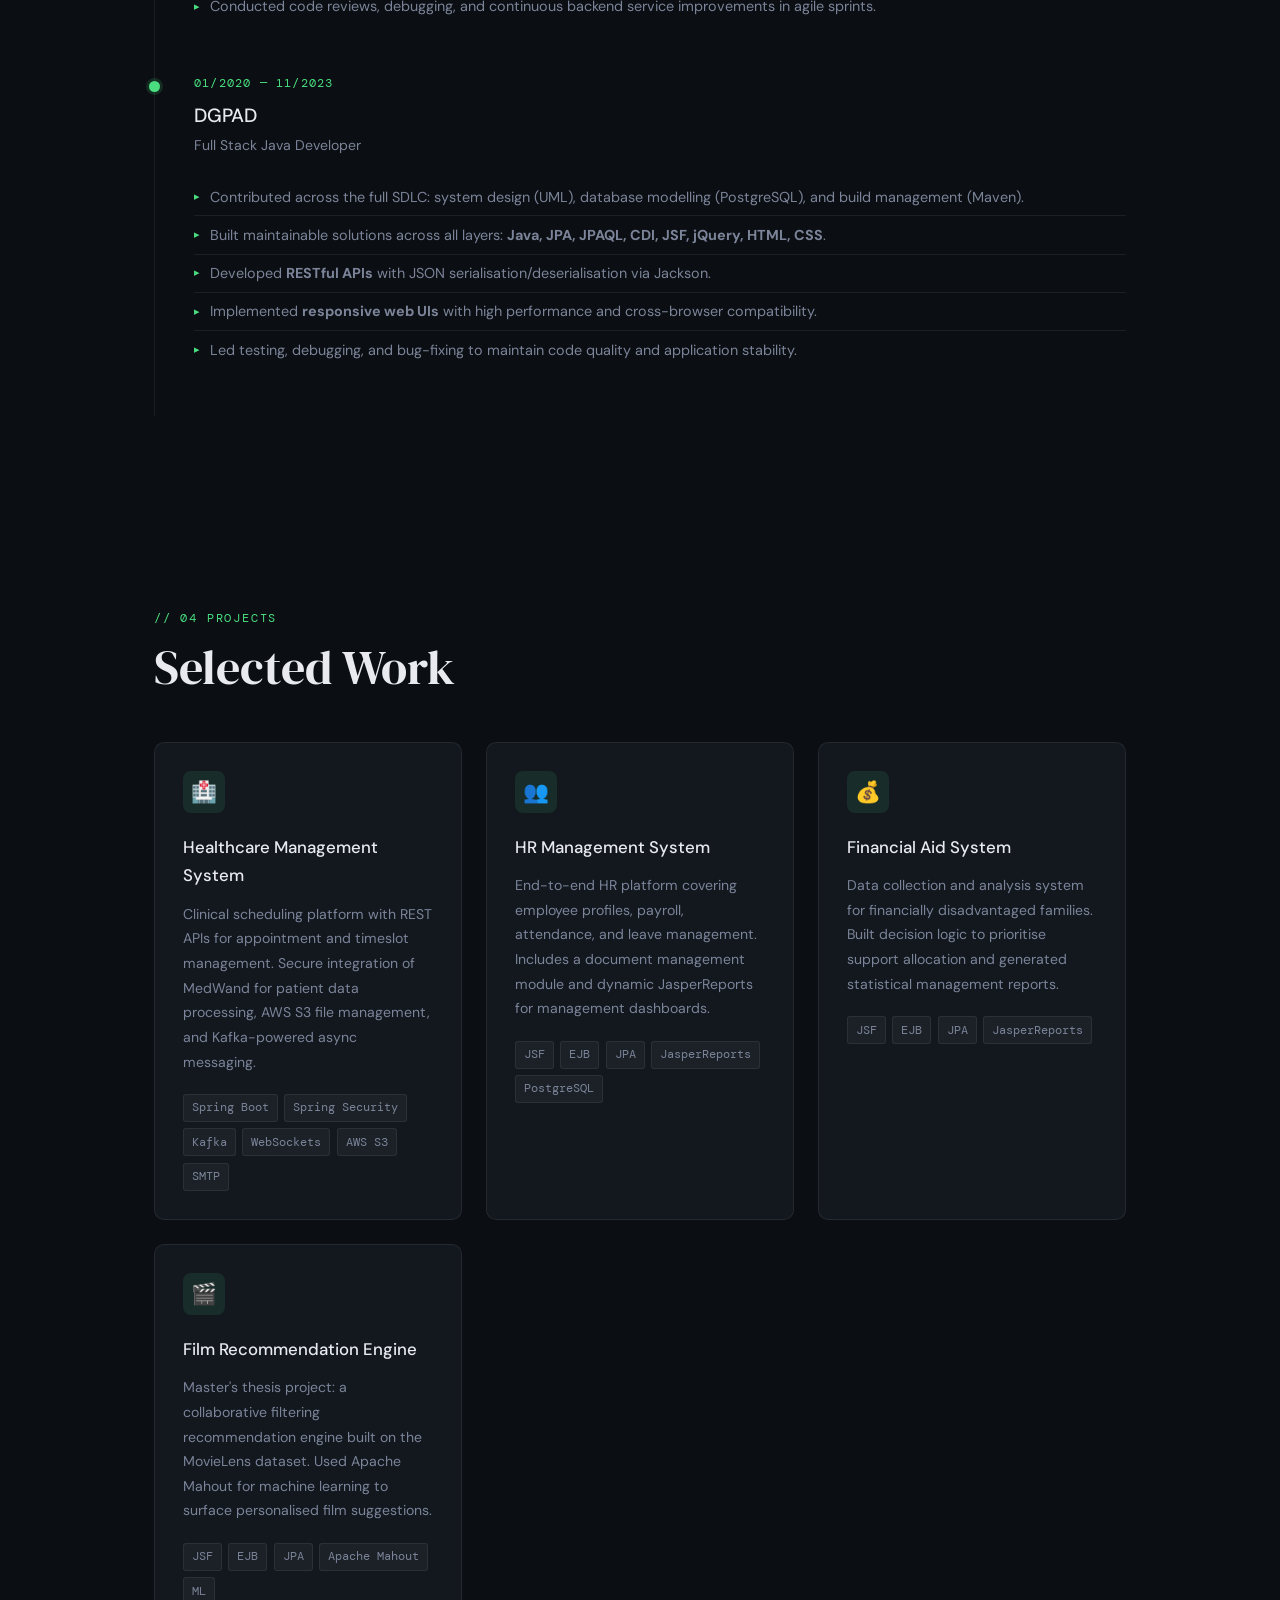
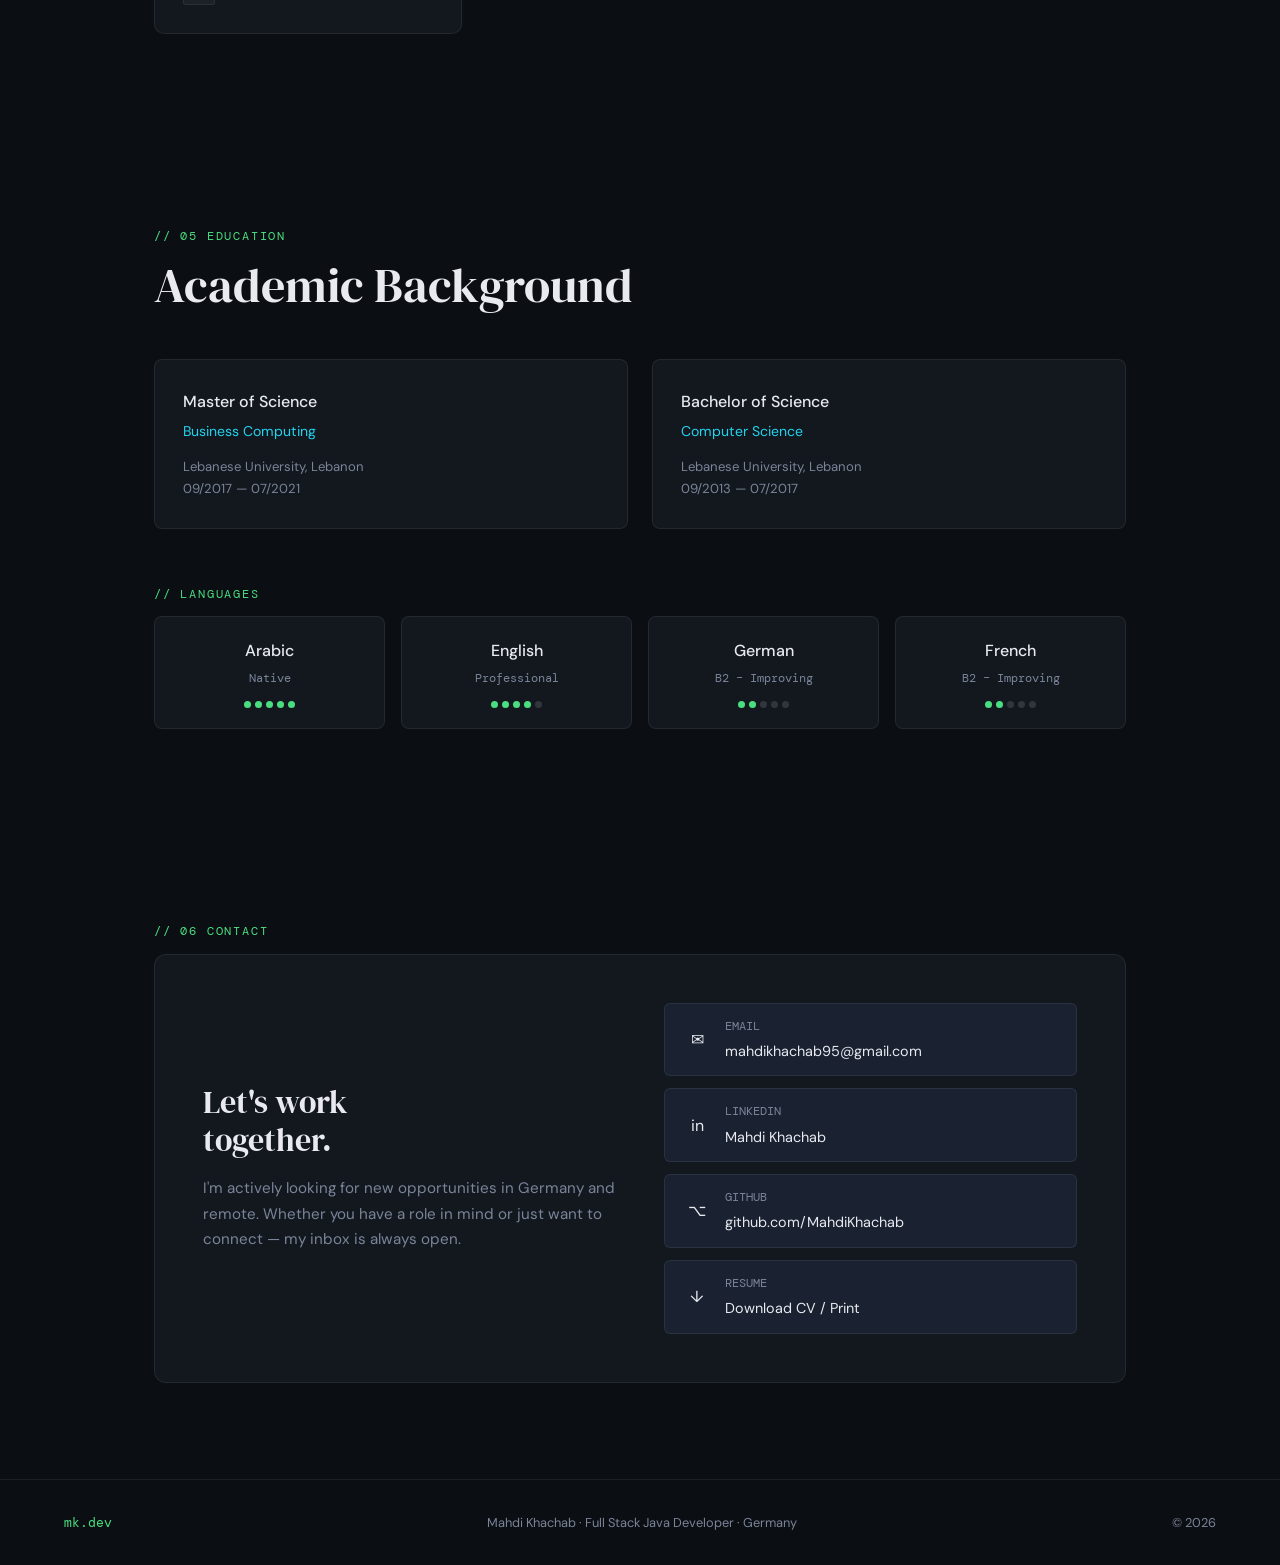
==== commit e6486618: "B2" ====
--- a/index.html
+++ b/index.html
@@ -305,7 +305,7 @@
     </div>
     <div class="lang-card">
       <div class="lang-name">German</div>
-      <div class="lang-level">B1 – Improving</div>
+      <div class="lang-level">B2 – Improving</div>
       <div class="lang-dots">
         <div class="dot filled"></div><div class="dot filled"></div>
         <div class="dot"></div><div class="dot"></div><div class="dot"></div>
@@ -313,7 +313,7 @@
     </div>
     <div class="lang-card">
       <div class="lang-name">French</div>
-      <div class="lang-level">B1 – Improving</div>
+      <div class="lang-level">B2 – Improving</div>
       <div class="lang-dots">
         <div class="dot filled"></div><div class="dot filled"></div>
         <div class="dot"></div><div class="dot"></div><div class="dot"></div>
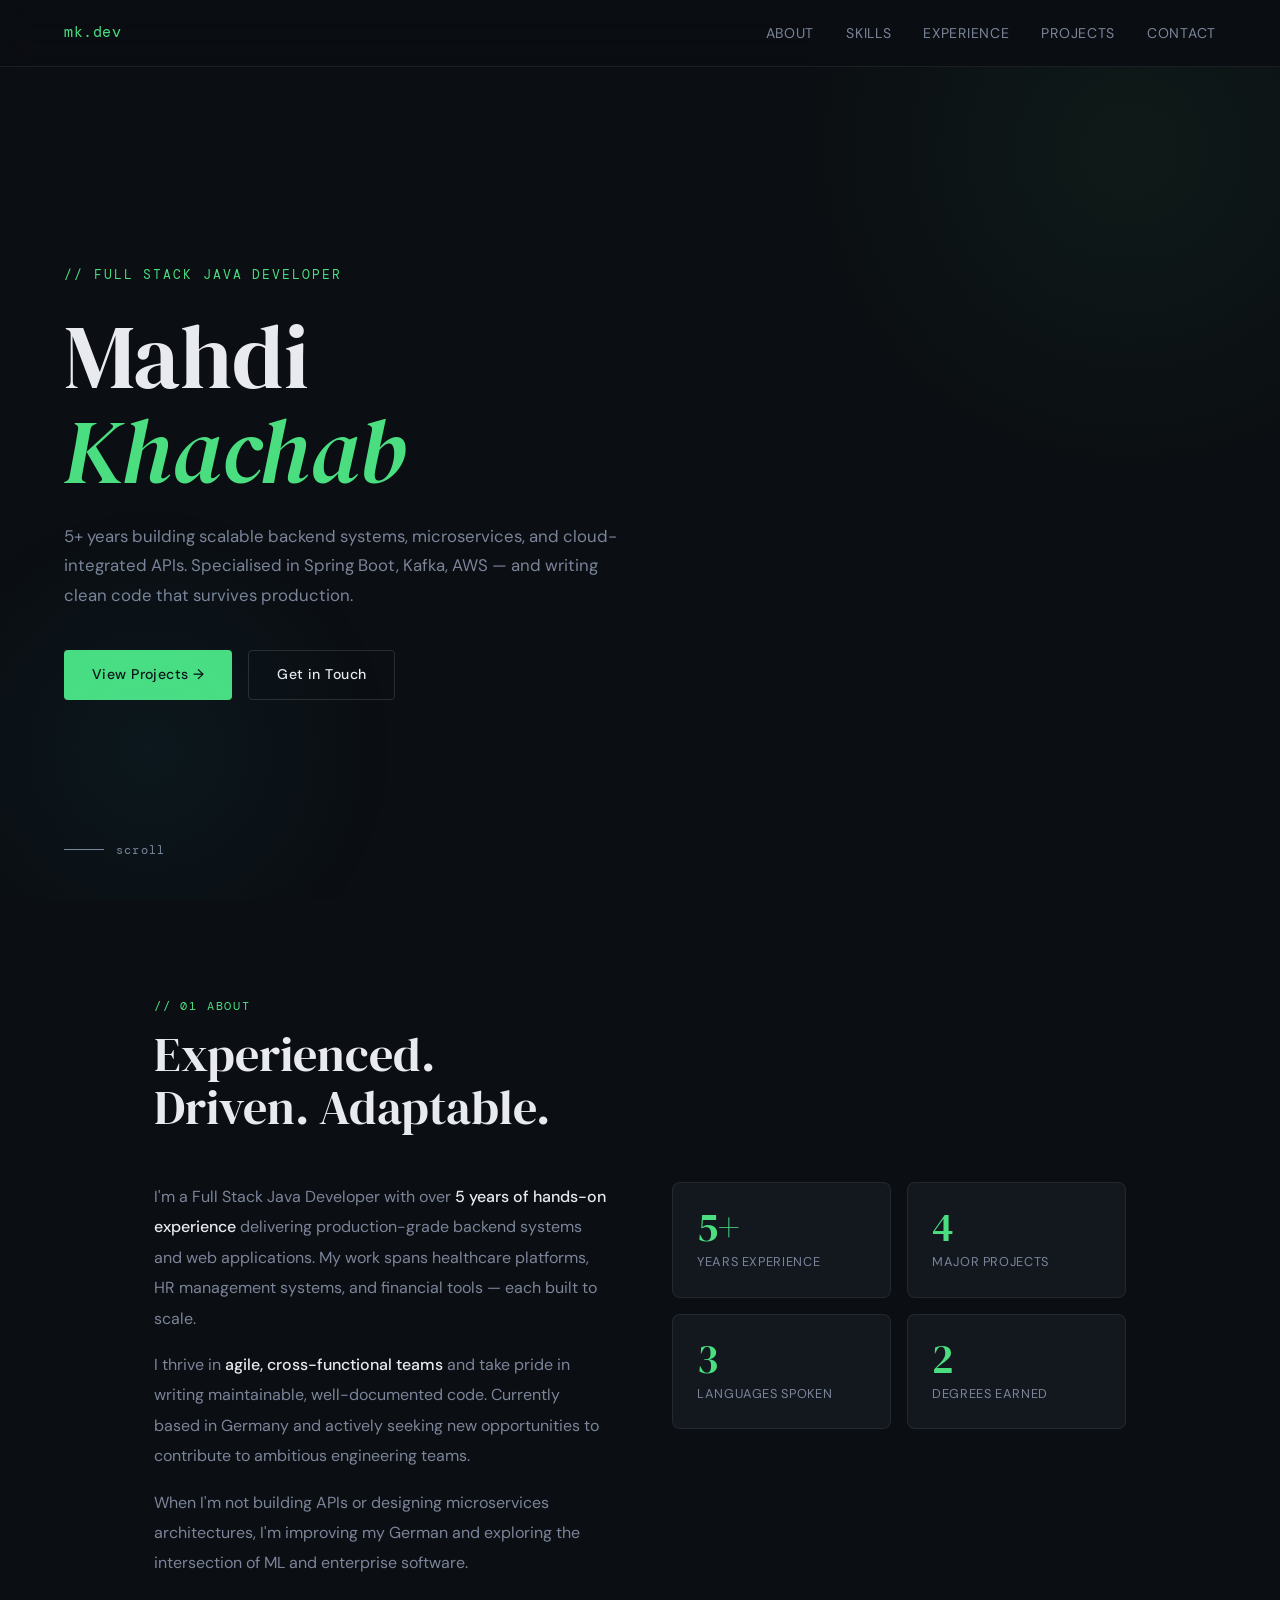
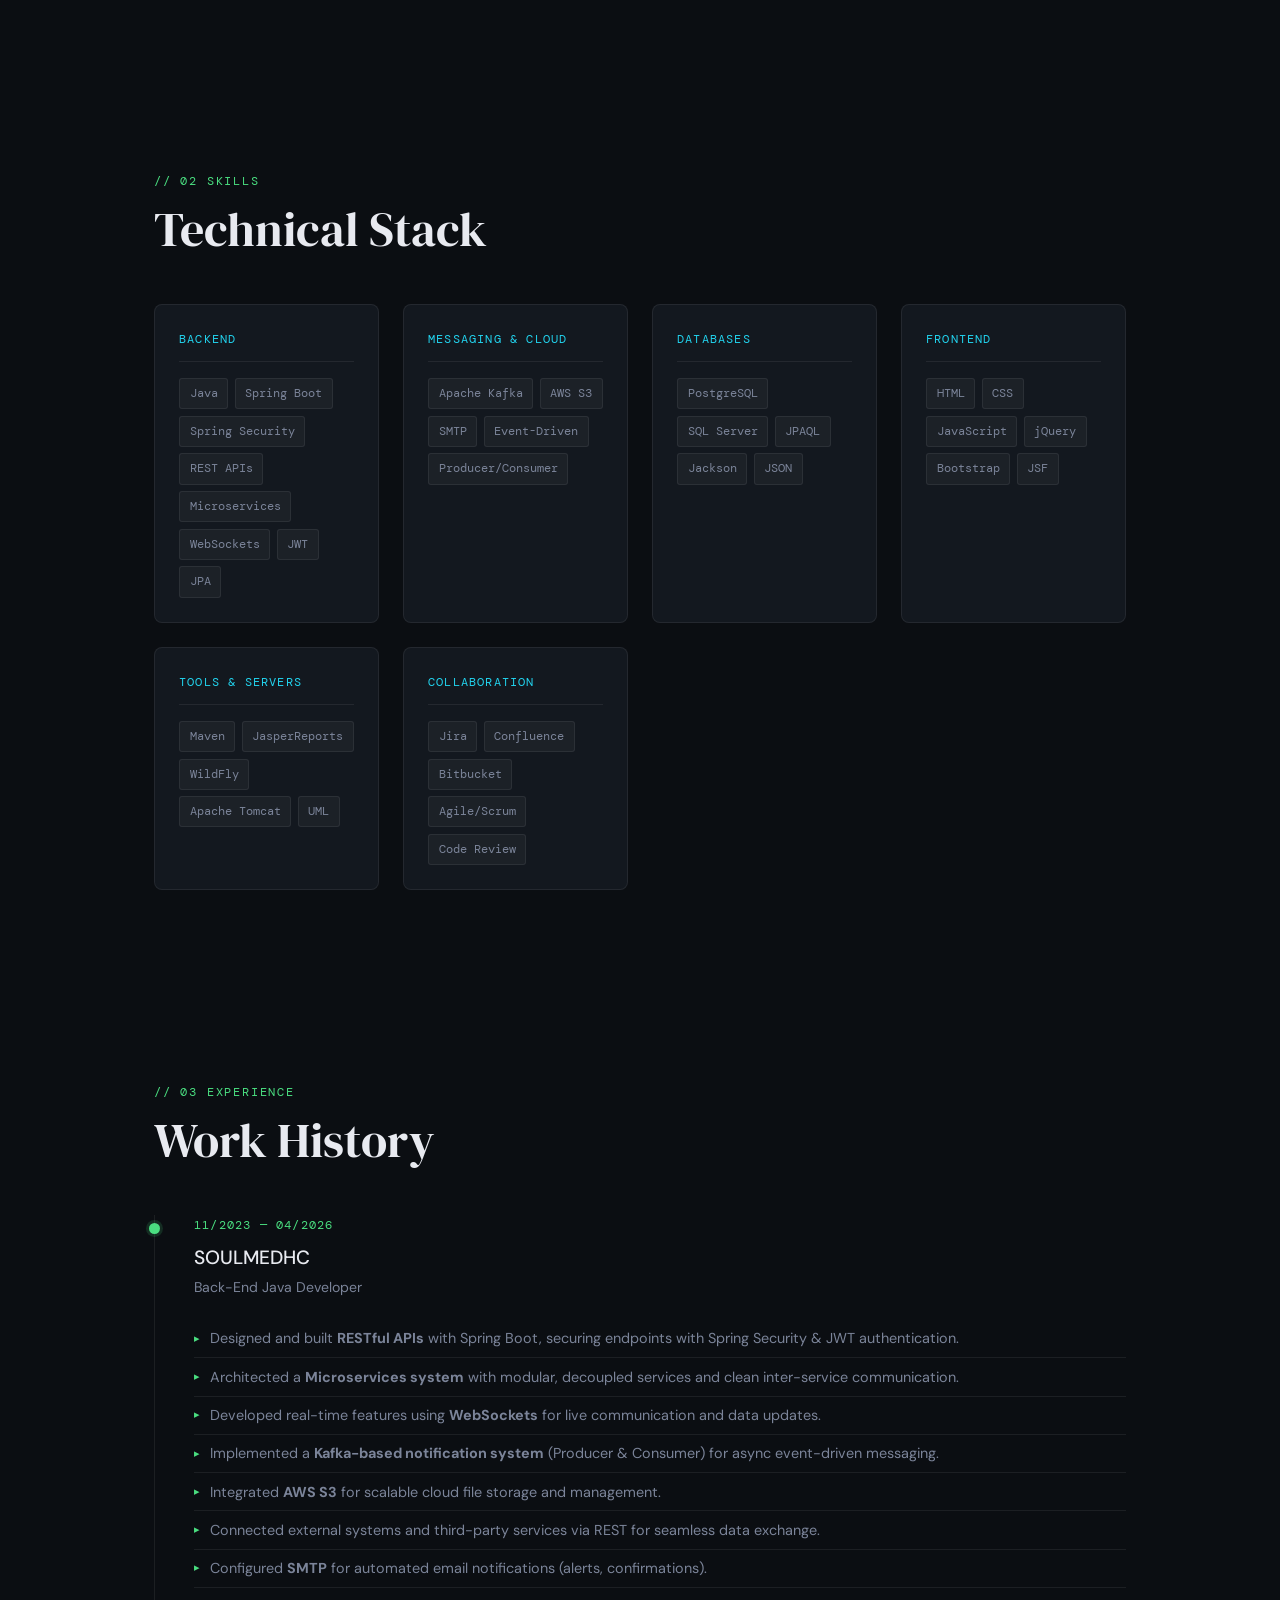
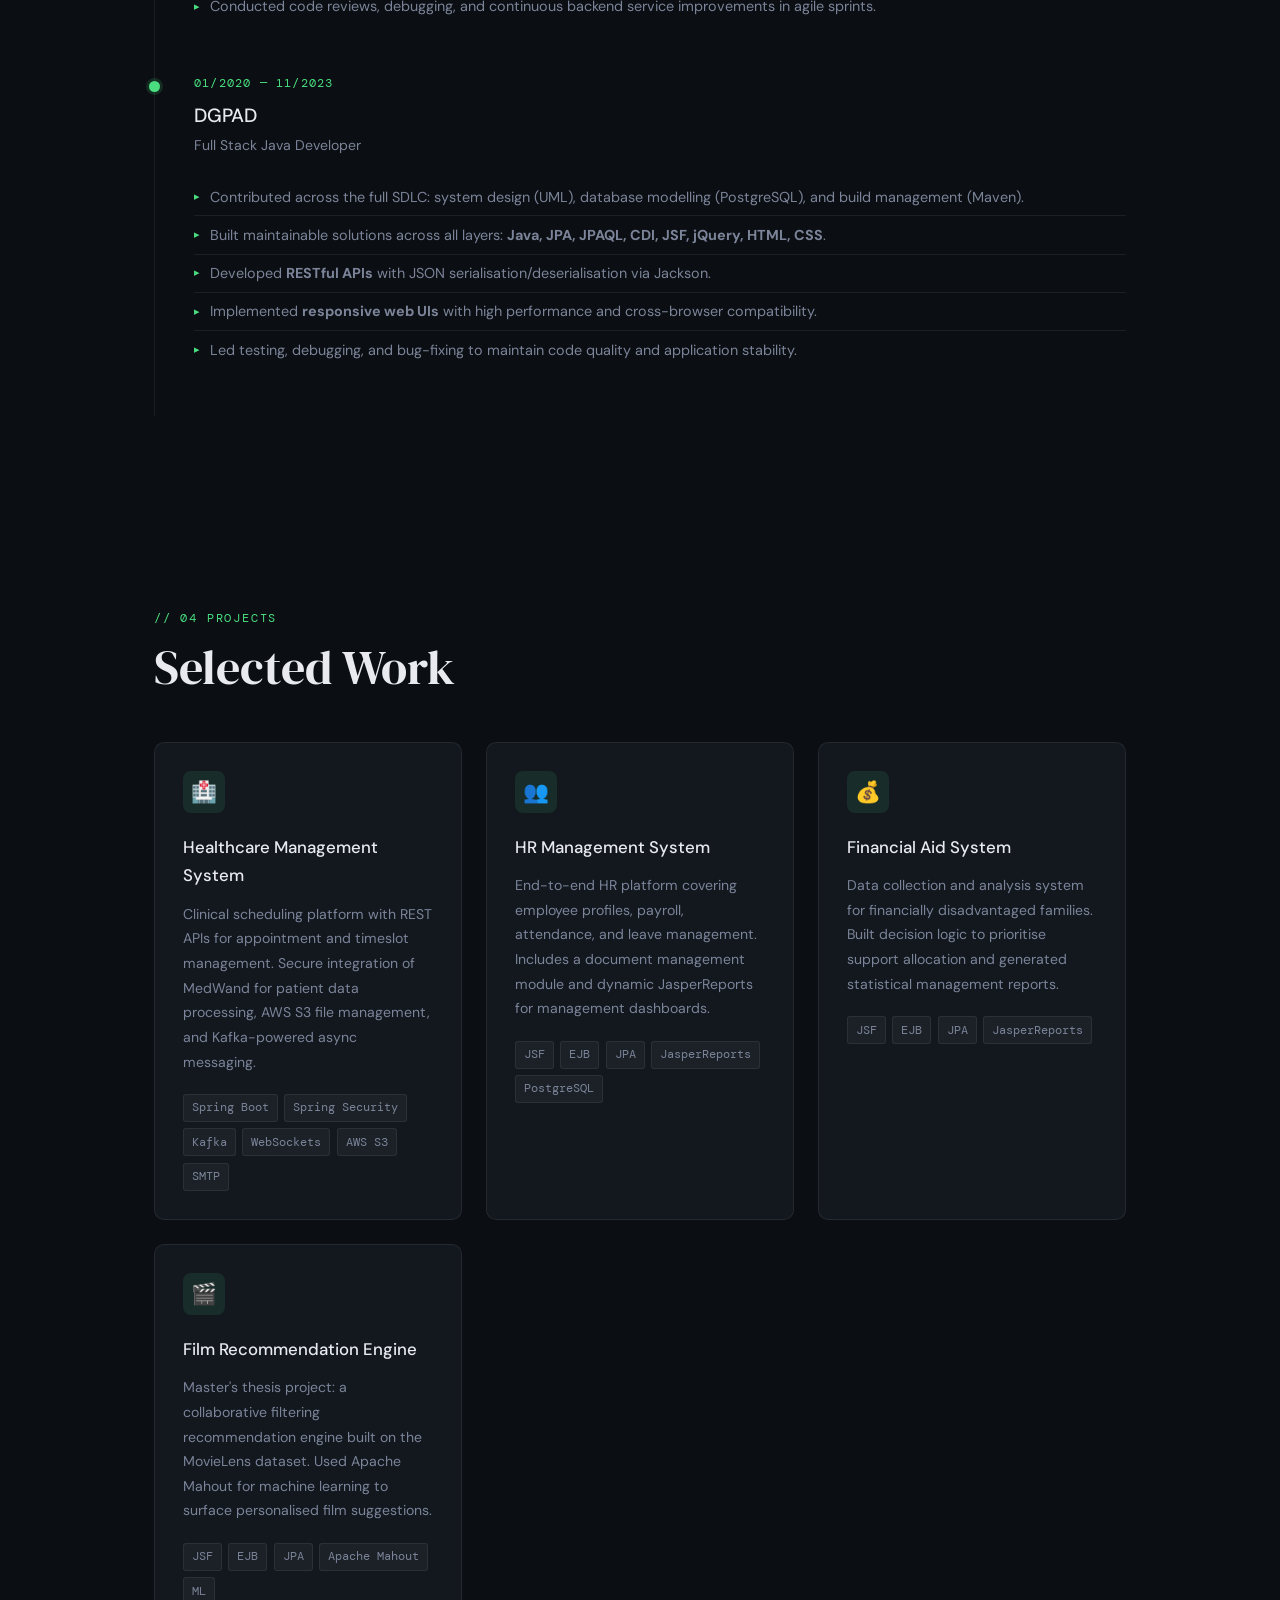
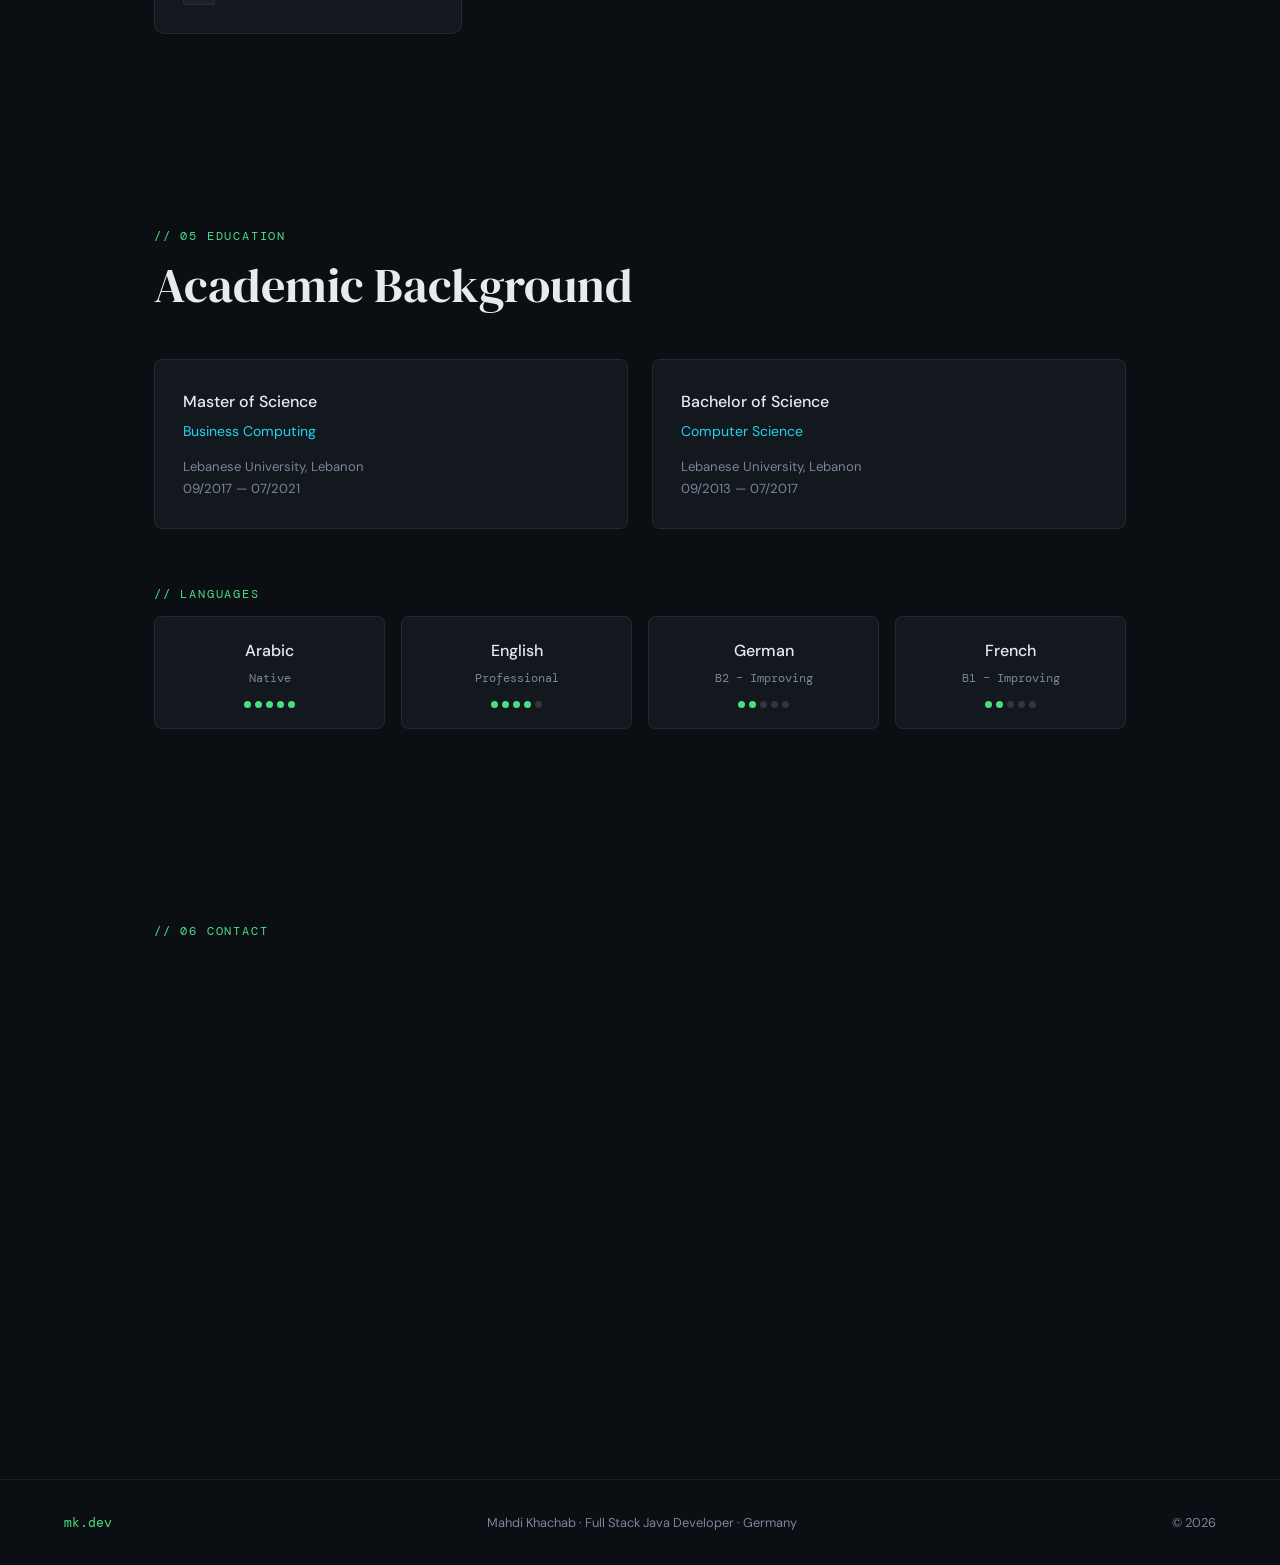
==== commit 735f5154: "Change German language level from B1to B2 update" ====
--- a/index.html
+++ b/index.html
@@ -313,7 +313,7 @@
     </div>
     <div class="lang-card">
       <div class="lang-name">French</div>
-      <div class="lang-level">B2 – Improving</div>
+      <div class="lang-level">B1 – Improving</div>
       <div class="lang-dots">
         <div class="dot filled"></div><div class="dot filled"></div>
         <div class="dot"></div><div class="dot"></div><div class="dot"></div>
